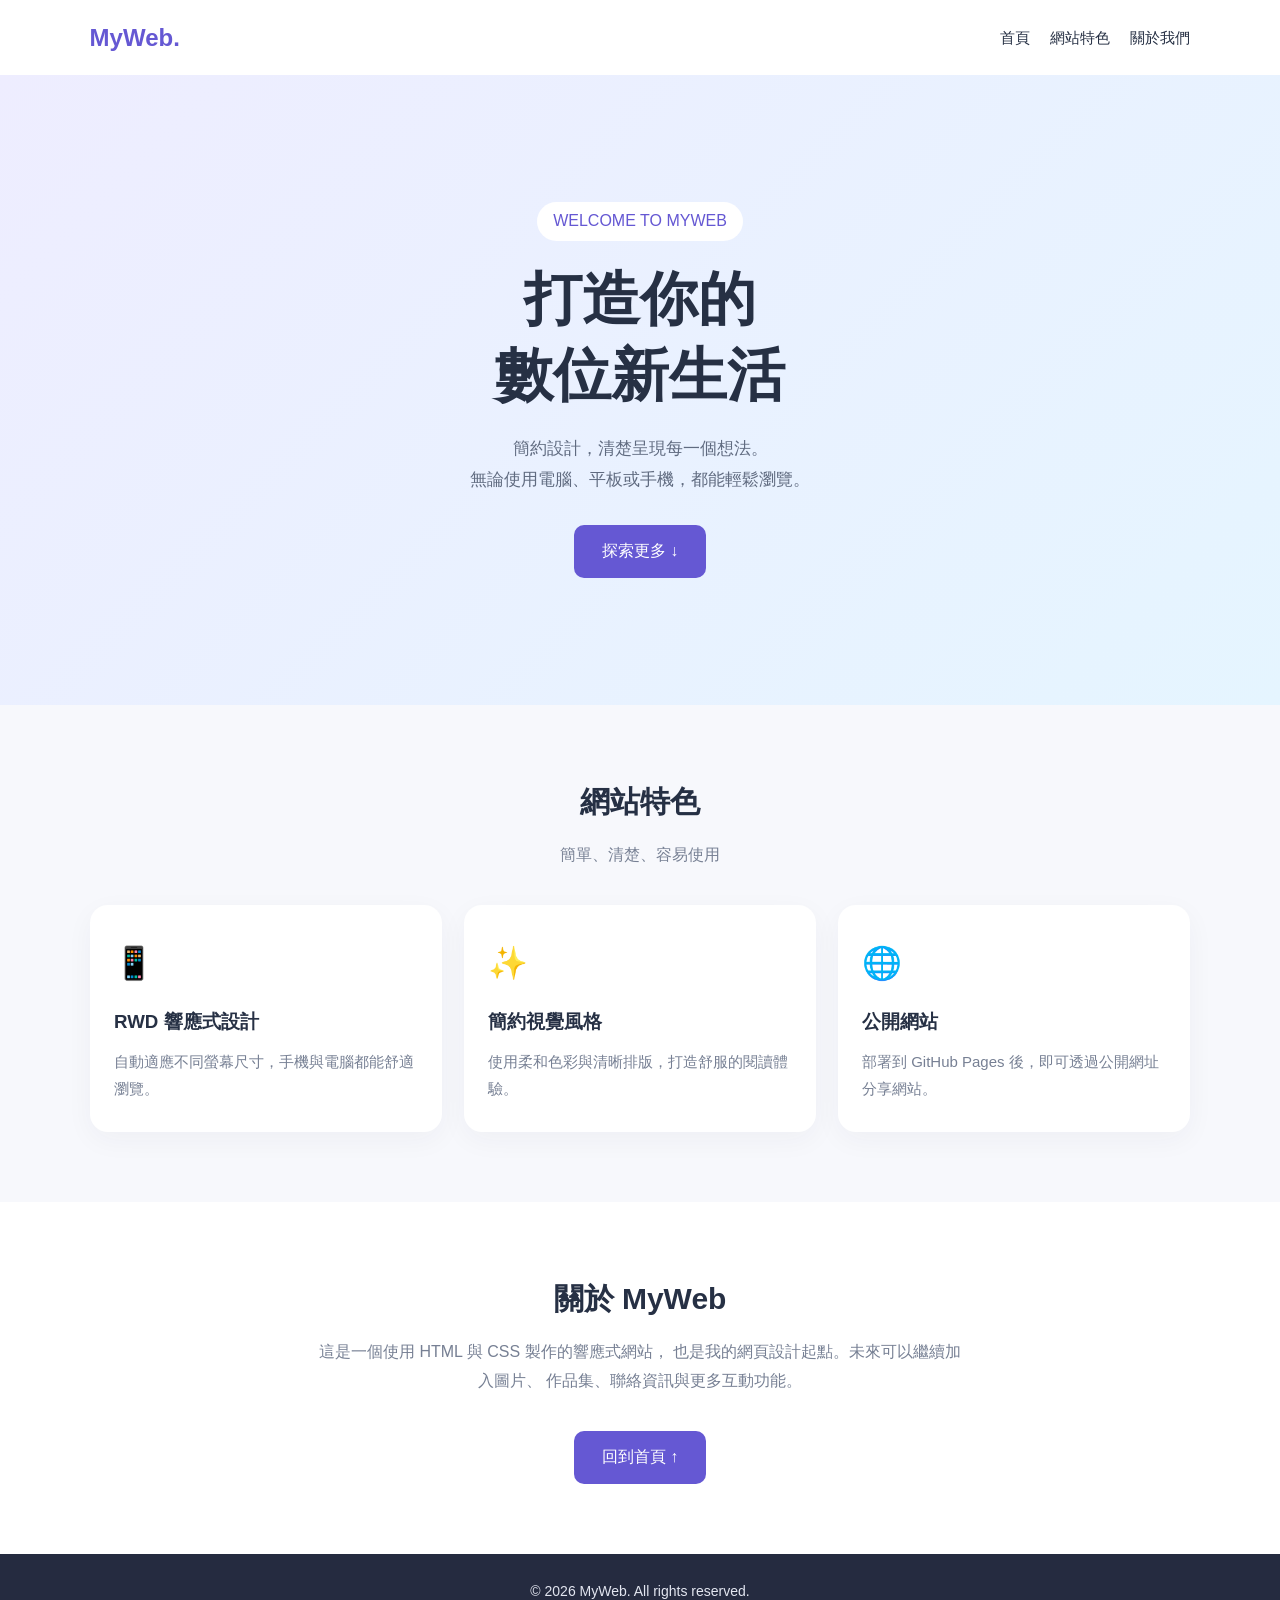
==== index.html @ b6f8ab4b "Create index.html" ====
<!DOCTYPE html>
<html lang="zh-Hant">
<head>
  <meta charset="UTF-8">
  <meta name="viewport" content="width=device-width, initial-scale=1.0">
  <meta name="description" content="歡迎來到我的個人網站">
  <title>MyWeb｜我的個人網站</title>
  <style>
    * {
      box-sizing: border-box;
      margin: 0;
      padding: 0;
    }

    html {
      scroll-behavior: smooth;
    }

    body {
      font-family: "Noto Sans TC", Arial, sans-serif;
      color: #263044;
      background: #f7f8fc;
      line-height: 1.8;
    }

    header {
      background: white;
      padding: 16px 7%;
      display: flex;
      justify-content: space-between;
      align-items: center;
      flex-wrap: wrap;
      gap: 12px;
      box-shadow: 0 2px 12px #00000008;
    }

    .logo {
      font-size: 24px;
      font-weight: bold;
      color: #6558d3;
    }

    nav {
      display: flex;
      flex-wrap: wrap;
      gap: 20px;
    }

    nav a {
      color: #263044;
      text-decoration: none;
      font-size: 15px;
    }

    nav a:hover {
      color: #6558d3;
    }

    .hero {
      min-height: 70vh;
      padding: 80px 7%;
      display: flex;
      align-items: center;
      justify-content: center;
      text-align: center;
      background: linear-gradient(135deg, #eeedff, #e5f5ff);
    }

    .hero-content {
      max-width: 720px;
    }

    .tag {
      display: inline-block;
      padding: 5px 16px;
      background: white;
      border-radius: 30px;
      color: #6558d3;
      margin-bottom: 20px;
    }

    h1 {
      font-size: clamp(34px, 6vw, 58px);
      line-height: 1.3;
      margin-bottom: 22px;
    }

    .hero p {
      color: #606b80;
      font-size: 17px;
      margin-bottom: 30px;
    }

    .button {
      display: inline-block;
      padding: 12px 28px;
      background: #6558d3;
      color: white;
      text-decoration: none;
      border-radius: 10px;
      transition: 0.2s;
    }

    .button:hover {
      background: #4e42b4;
      transform: translateY(-2px);
    }

    section {
      padding: 70px 7%;
      scroll-margin-top: 20px;
    }

    .section-title {
      text-align: center;
      font-size: 30px;
      margin-bottom: 12px;
    }

    .section-desc {
      text-align: center;
      color: #778094;
      margin-bottom: 35px;
    }

    .cards {
      display: grid;
      grid-template-columns: repeat(3, minmax(0, 1fr));
      gap: 22px;
      max-width: 1100px;
      margin: auto;
    }

    .card {
      background: white;
      border-radius: 18px;
      padding: 30px 24px;
      box-shadow: 0 8px 28px #28334d0b;
      transition: 0.2s;
    }

    .card:hover {
      transform: translateY(-5px);
    }

    .card .emoji {
      font-size: 32px;
      margin-bottom: 12px;
    }

    .card h3 {
      margin-bottom: 10px;
    }

    .card p {
      color: #778094;
      font-size: 15px;
    }

    #about {
      background: white;
      text-align: center;
    }

    .about-content {
      max-width: 650px;
      margin: auto;
    }

    footer {
      text-align: center;
      padding: 25px 16px;
      background: #252b40;
      color: #e3e6f0;
      font-size: 14px;
    }

    @media (max-width: 700px) {
      header {
        justify-content: center;
        padding: 16px 5%;
      }

      nav {
        justify-content: center;
        gap: 14px;
      }

      .hero {
        min-height: 60vh;
        padding: 65px 6%;
      }

      .hero p {
        font-size: 16px;
      }

      section {
        padding: 50px 6%;
      }

      .cards {
        grid-template-columns: 1fr;
      }

      .section-title {
        font-size: 26px;
      }
    }
  </style>
</head>
<body>

  <header>
    <div class="logo">MyWeb.</div>
    <nav>
      <a href="#home">首頁</a>
      <a href="#services">網站特色</a>
      <a href="#about">關於我們</a>
    </nav>
  </header>

  <main>
    <section class="hero" id="home">
      <div class="hero-content">
        <span class="tag">WELCOME TO MYWEB</span>
        <h1>打造你的<br>數位新生活</h1>
        <p>簡約設計，清楚呈現每一個想法。<br>
          無論使用電腦、平板或手機，都能輕鬆瀏覽。</p>
        <a class="button" href="#services">探索更多 ↓</a>
      </div>
    </section>

    <section id="services">
      <h2 class="section-title">網站特色</h2>
      <p class="section-desc">簡單、清楚、容易使用</p>

      <div class="cards">
        <article class="card">
          <div class="emoji">📱</div>
          <h3>RWD 響應式設計</h3>
          <p>自動適應不同螢幕尺寸，手機與電腦都能舒適瀏覽。</p>
        </article>

        <article class="card">
          <div class="emoji">✨</div>
          <h3>簡約視覺風格</h3>
          <p>使用柔和色彩與清晰排版，打造舒服的閱讀體驗。</p>
        </article>

        <article class="card">
          <div class="emoji">🌐</div>
          <h3>公開網站</h3>
          <p>部署到 GitHub Pages 後，即可透過公開網址分享網站。</p>
        </article>
      </div>
    </section>

    <section id="about">
      <div class="about-content">
        <h2 class="section-title">關於 MyWeb</h2>
        <p class="section-desc">
          這是一個使用 HTML 與 CSS 製作的響應式網站，
          也是我的網頁設計起點。未來可以繼續加入圖片、
          作品集、聯絡資訊與更多互動功能。
        </p>
        <a class="button" href="#home">回到首頁 ↑</a>
      </div>
    </section>
  </main>

  <footer>
    © 2026 MyWeb. All rights reserved.
  </footer>

</body>
</html>
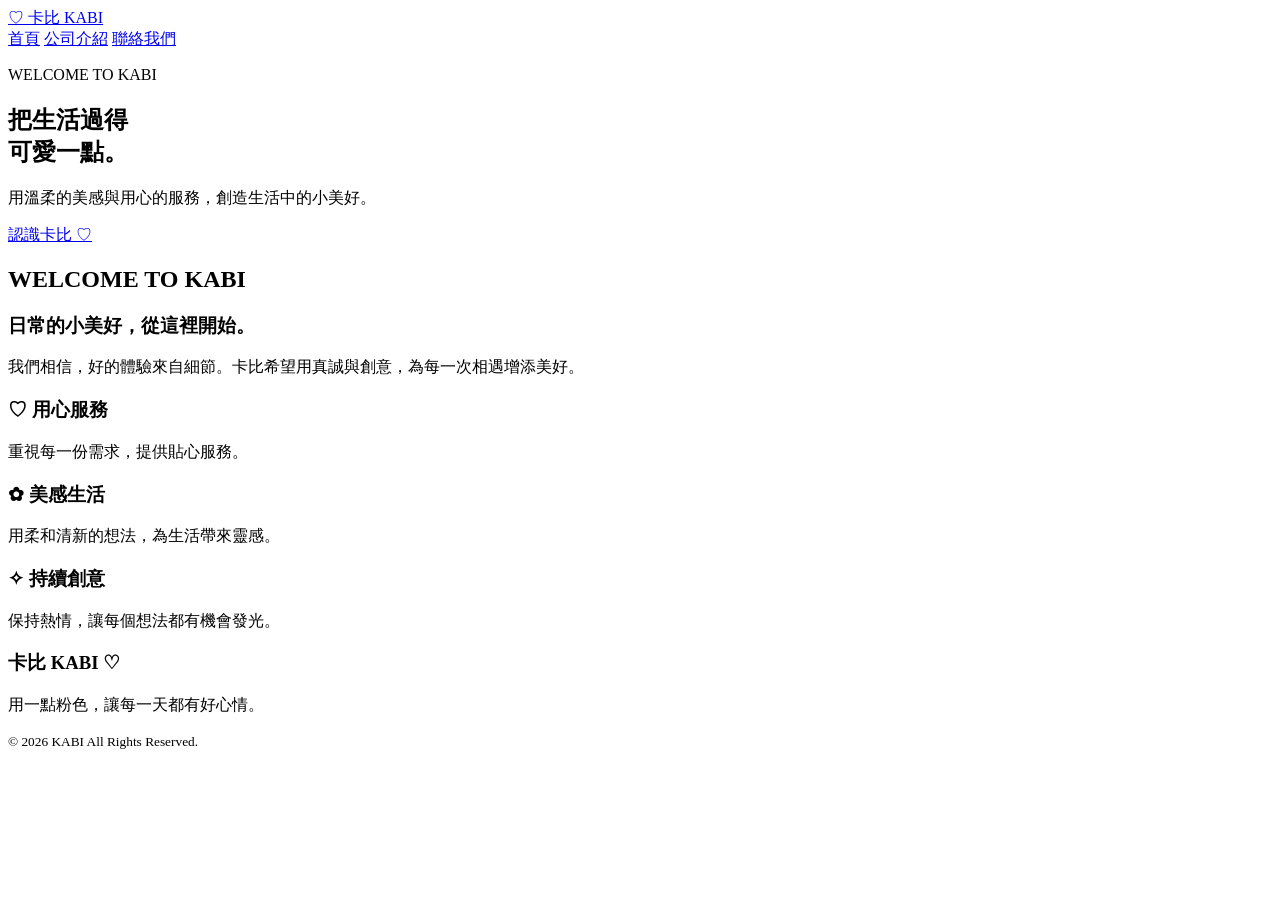
==== commit 82317982: "Update index.html" ====
--- a/index.html
+++ b/index.html
@@ -2,277 +2,56 @@
 <!DOCTYPE html>
 <html lang="zh-Hant">
 <head>
-  <meta charset="UTF-8">
-  <meta name="viewport" content="width=device-width, initial-scale=1.0">
-  <meta name="description" content="歡迎來到我的個人網站">
-  <title>MyWeb｜我的個人網站</title>
-  <style>
-    * {
-      box-sizing: border-box;
-      margin: 0;
-      padding: 0;
-    }
-
-    html {
-      scroll-behavior: smooth;
-    }
-
-    body {
-      font-family: "Noto Sans TC", Arial, sans-serif;
-      color: #263044;
-      background: #f7f8fc;
-      line-height: 1.8;
-    }
-
-    header {
-      background: white;
-      padding: 16px 7%;
-      display: flex;
-      justify-content: space-between;
-      align-items: center;
-      flex-wrap: wrap;
-      gap: 12px;
-      box-shadow: 0 2px 12px #00000008;
-    }
-
-    .logo {
-      font-size: 24px;
-      font-weight: bold;
-      color: #6558d3;
-    }
-
-    nav {
-      display: flex;
-      flex-wrap: wrap;
-      gap: 20px;
-    }
-
-    nav a {
-      color: #263044;
-      text-decoration: none;
-      font-size: 15px;
-    }
-
-    nav a:hover {
-      color: #6558d3;
-    }
-
-    .hero {
-      min-height: 70vh;
-      padding: 80px 7%;
-      display: flex;
-      align-items: center;
-      justify-content: center;
-      text-align: center;
-      background: linear-gradient(135deg, #eeedff, #e5f5ff);
-    }
-
-    .hero-content {
-      max-width: 720px;
-    }
-
-    .tag {
-      display: inline-block;
-      padding: 5px 16px;
-      background: white;
-      border-radius: 30px;
-      color: #6558d3;
-      margin-bottom: 20px;
-    }
-
-    h1 {
-      font-size: clamp(34px, 6vw, 58px);
-      line-height: 1.3;
-      margin-bottom: 22px;
-    }
-
-    .hero p {
-      color: #606b80;
-      font-size: 17px;
-      margin-bottom: 30px;
-    }
-
-    .button {
-      display: inline-block;
-      padding: 12px 28px;
-      background: #6558d3;
-      color: white;
-      text-decoration: none;
-      border-radius: 10px;
-      transition: 0.2s;
-    }
-
-    .button:hover {
-      background: #4e42b4;
-      transform: translateY(-2px);
-    }
-
-    section {
-      padding: 70px 7%;
-      scroll-margin-top: 20px;
-    }
-
-    .section-title {
-      text-align: center;
-      font-size: 30px;
-      margin-bottom: 12px;
-    }
-
-    .section-desc {
-      text-align: center;
-      color: #778094;
-      margin-bottom: 35px;
-    }
-
-    .cards {
-      display: grid;
-      grid-template-columns: repeat(3, minmax(0, 1fr));
-      gap: 22px;
-      max-width: 1100px;
-      margin: auto;
-    }
-
-    .card {
-      background: white;
-      border-radius: 18px;
-      padding: 30px 24px;
-      box-shadow: 0 8px 28px #28334d0b;
-      transition: 0.2s;
-    }
-
-    .card:hover {
-      transform: translateY(-5px);
-    }
-
-    .card .emoji {
-      font-size: 32px;
-      margin-bottom: 12px;
-    }
-
-    .card h3 {
-      margin-bottom: 10px;
-    }
-
-    .card p {
-      color: #778094;
-      font-size: 15px;
-    }
-
-    #about {
-      background: white;
-      text-align: center;
-    }
-
-    .about-content {
-      max-width: 650px;
-      margin: auto;
-    }
-
-    footer {
-      text-align: center;
-      padding: 25px 16px;
-      background: #252b40;
-      color: #e3e6f0;
-      font-size: 14px;
-    }
-
-    @media (max-width: 700px) {
-      header {
-        justify-content: center;
-        padding: 16px 5%;
-      }
-
-      nav {
-        justify-content: center;
-        gap: 14px;
-      }
-
-      .hero {
-        min-height: 60vh;
-        padding: 65px 6%;
-      }
-
-      .hero p {
-        font-size: 16px;
-      }
-
-      section {
-        padding: 50px 6%;
-      }
-
-      .cards {
-        grid-template-columns: 1fr;
-      }
-
-      .section-title {
-        font-size: 26px;
-      }
-    }
-  </style>
+<meta charset="UTF-8">
+<meta name="viewport" content="width=device-width, initial-scale=1.0">
+<title>卡比 KABI｜首頁</title>
+<link rel="stylesheet" href="style.css">
 </head>
 <body>
 
-  <header>
-    <div class="logo">MyWeb.</div>
-    <nav>
-      <a href="#home">首頁</a>
-      <a href="#services">網站特色</a>
-      <a href="#about">關於我們</a>
-    </nav>
-  </header>
+<header>
+  <a class="logo" href="index.html">♡ 卡比 KABI</a>
+  <nav>
+    <a href="index.html">首頁</a>
+    <a href="about.html">公司介紹</a>
+    <a href="contact.html">聯絡我們</a>
+  </nav>
+</header>
 
-  <main>
-    <section class="hero" id="home">
-      <div class="hero-content">
-        <span class="tag">WELCOME TO MYWEB</span>
-        <h1>打造你的<br>數位新生活</h1>
-        <p>簡約設計，清楚呈現每一個想法。<br>
-          無論使用電腦、平板或手機，都能輕鬆瀏覽。</p>
-        <a class="button" href="#services">探索更多 ↓</a>
-      </div>
-    </section>
+<section class="hero">
+  <p>WELCOME TO KABI</p>
+  <h1>把生活過得<br><span>可愛一點。</span></h1>
+  <p>用溫柔的美感與用心的服務，創造生活中的小美好。</p>
+  <a class="btn" href="about.html">認識卡比 ♡</a>
+</section>
 
-    <section id="services">
-      <h2 class="section-title">網站特色</h2>
-      <p class="section-desc">簡單、清楚、容易使用</p>
+<section class="content">
+  <h2>WELCOME TO KABI</h2>
+  <h3>日常的小美好，從這裡開始。</h3>
+  <p>我們相信，好的體驗來自細節。卡比希望用真誠與創意，為每一次相遇增添美好。</p>
 
-      <div class="cards">
-        <article class="card">
-          <div class="emoji">📱</div>
-          <h3>RWD 響應式設計</h3>
-          <p>自動適應不同螢幕尺寸，手機與電腦都能舒適瀏覽。</p>
-        </article>
+  <div class="cards">
+    <div class="card">
+      <h3>♡ 用心服務</h3>
+      <p>重視每一份需求，提供貼心服務。</p>
+    </div>
+    <div class="card">
+      <h3>✿ 美感生活</h3>
+      <p>用柔和清新的想法，為生活帶來靈感。</p>
+    </div>
+    <div class="card">
+      <h3>✧ 持續創意</h3>
+      <p>保持熱情，讓每個想法都有機會發光。</p>
+    </div>
+  </div>
+</section>
 
-        <article class="card">
-          <div class="emoji">✨</div>
-          <h3>簡約視覺風格</h3>
-          <p>使用柔和色彩與清晰排版，打造舒服的閱讀體驗。</p>
-        </article>
+<footer>
+  <h3>卡比 KABI ♡</h3>
+  <p>用一點粉色，讓每一天都有好心情。</p>
+  <small>© 2026 KABI All Rights Reserved.</small>
+</footer>
 
-        <article class="card">
-          <div class="emoji">🌐</div>
-          <h3>公開網站</h3>
-          <p>部署到 GitHub Pages 後，即可透過公開網址分享網站。</p>
-        </article>
-      </div>
-    </section>
-
-    <section id="about">
-      <div class="about-content">
-        <h2 class="section-title">關於 MyWeb</h2>
-        <p class="section-desc">
-          這是一個使用 HTML 與 CSS 製作的響應式網站，
-          也是我的網頁設計起點。未來可以繼續加入圖片、
-          作品集、聯絡資訊與更多互動功能。
-        </p>
-        <a class="button" href="#home">回到首頁 ↑</a>
-      </div>
-    </section>
-  </main>
-
-  <footer>
-    © 2026 MyWeb. All rights reserved.
-  </footer>
-
+<script src="script.js"></script>
 </body>
 </html>
